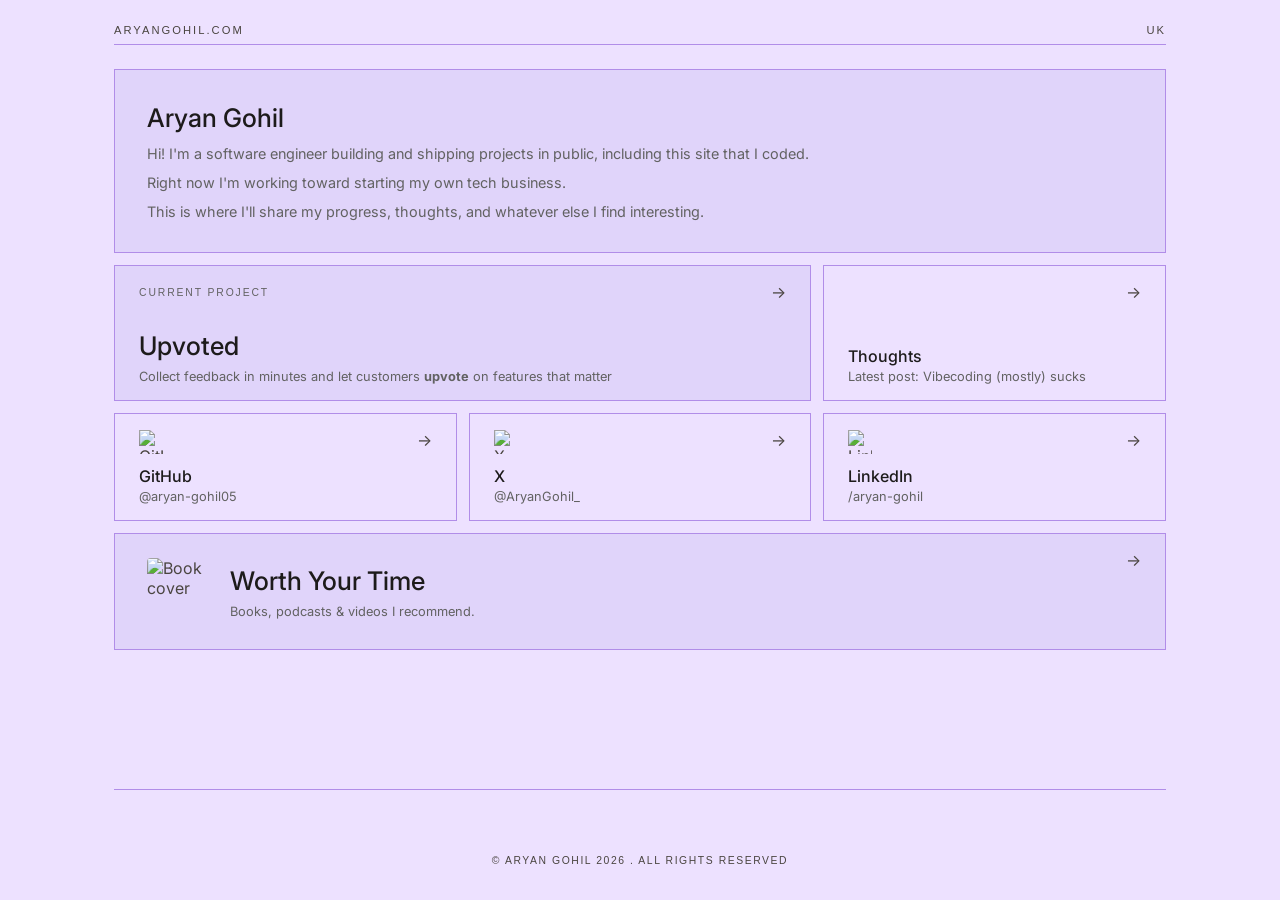
==== index.html @ cce108c5 "Added current project I am working on" ====
<!doctype html>
<html lang="en">
  <head>
    <meta charset="UTF-8" />
    <meta name="viewport" content="width=device-width, initial-scale=1.0" />
    <title>Aryan Gohil</title>
    <link rel="stylesheet" href="styles.css" />
    <script src="typewriter.js" defer></script>

    <!-- Favicon -->
    <link rel="shortcut icon" href="/favicon/favicon.ico" />
    <link
      rel="apple-touch-icon"
      sizes="180x180"
      href="/favicon/apple-touch-icon.png"
    />
    <meta name="apple-mobile-web-app-title" content="Aryan Gohil" />
    <link
      rel="icon"
      type="image/png"
      sizes="32x32"
      href="/favicon/favicon-32x32.png"
    />
    <link
      rel="icon"
      type="image/png"
      sizes="16x16"
      href="/favicon/favicon-16x16.png"
    />
    <link rel="manifest" href="/favicon/site.webmanifest" />

    <script src="https://unpkg.com/lucide@latest"></script>

    <!--Cloudflare Analytics-->
    <script
      defer
      src="https://static.cloudflareinsights.com/beacon.min.js"
      data-cf-beacon='{"token": "febf392956454689b9e67f3caac8111e"}'
    ></script>
  </head>
  <body>
    <header>
      <div class="header-main">
        <span class="header-name">aryangohil.com</span>
        <span class="header-location">UK</span>
      </div>
    </header>

    <main>
      <section class="card card-filled">
        <h1 class="about-name">Aryan Gohil</h1>
        <p class="about-desc">
          Hi! I'm a software engineer building and shipping projects in public,
          including this site that I coded.
        </p>
        <p class="about-desc">
          Right now I'm working toward starting my own tech business.
        </p>
        <p class="about-desc">
          This is where I'll share my progress, thoughts, and whatever else I
          find interesting.
        </p>
      </section>

      <!--Thoughts + Socials grid-->
      <div class="link-grid">
        <!--Current project card-->
        <a
          href="https://upvoted.tech/"
          class="card card-filled card-link card-sm gi-project"
        >
          <div class="card-top">
            <span class="card-label">Current Project</span>
            <span class="card-arrow">→</span>
          </div>
          <div class="project-body">
            <!-- If logo put it here below -->
            <img src="" alt="Project logo" class="project-logo" />
            <div>
              <h2 class="project-title">Upvoted</h2>
              <p class="project-desc">
                Collect feedback in minutes and let customers
                <strong>upvote</strong> on features that matter
              </p>
            </div>
          </div>
        </a>

        <!--Thoughts Card-->
        <a href="/thoughts/" class="card card-link card-sm gi-thoughts">
          <div class="social-top">
            <i data-lucide="pencil-line" class="thoughts-card-img"></i>
            <span class="card-arrow">→</span>
          </div>
          <div>
            <p class="social-name">Thoughts</p>
            <p class="social-handle">Latest post: Vibecoding (mostly) sucks</p>
          </div>
        </a>

        <!--Github-->
        <a
          href="https://github.com/aryan-gohil05"
          target="_blank"
          rel="noopener noreferrer"
          class="card card-link card-sm gi-github"
        >
          <div class="social-top">
            <img
              src="images/socials_logo/github.png"
              alt="GitHub"
              class="social-icon"
            />
            <span class="card-arrow">→</span>
          </div>
          <div>
            <p class="social-name">GitHub</p>
            <p class="social-handle">@aryan-gohil05</p>
          </div>
        </a>

        <!--X-->
        <a
          href="https://x.com/AryanGohil_"
          target="_blank"
          rel="noopener noreferrer"
          class="card card-link card-sm gi-x"
        >
          <div class="social-top">
            <img src="images/socials_logo/X.png" alt="X" class="social-icon" />
            <span class="card-arrow">→</span>
          </div>
          <div>
            <p class="social-name">X</p>
            <p class="social-handle">@AryanGohil_</p>
          </div>
        </a>

        <!--Linkedin-->
        <a
          href="https://www.linkedin.com/in/aryan-gohil"
          target="_blank"
          rel="noopener noreferrer"
          class="card card-link card-sm gi-linkedin"
        >
          <div class="social-top">
            <img
              src="images/socials_logo/linkedin.png"
              alt="LinkedIn"
              class="social-icon"
            />
            <span class="card-arrow">→</span>
          </div>
          <div>
            <p class="social-name">LinkedIn</p>
            <p class="social-handle">/aryan-gohil</p>
          </div>
        </a>
      </div>

      <!--Worth Your Time card-->
      <a
        href="/worth-your-time/"
        class="card card-filled card-link card-md"
        style="justify-content: center"
      >
        <span class="card-arrow arrow-right">→</span>
        <div class="project-body">
          <!-- Replace src with your top book cover -->
          <img
            src="/images/books/fastlane_cover.jpg"
            alt="Book cover"
            class="project-logo"
          />
          <div>
            <h2 class="project-title">Worth Your Time</h2>
            <p class="project-desc">Books, podcasts & videos I recommend.</p>
          </div>
        </div>
      </a>
    </main>

    <footer>
      <span id="footer-tagline"></span><br />
      &copy; Aryan Gohil
      <span id="year"></span>
      <script>
        document.getElementById("year").textContent = new Date().getFullYear();
      </script>
      . All rights reserved
    </footer>

    <script>
      lucide.createIcons();
    </script>
  </body>
</html>
---- styles.css ----
@import url("https://fonts.googleapis.com/css2?family=Inter:wght@400;500;700&display=swap");

:root {
  --bg-colour: #ede1ff;
  --primary-text-colour: #4a4540;
  --border-colour: #b18de8;
  --card-fill-colour: #e0d4fa;
  --title-colour: rgb(29, 27, 27);
  --handle-colour: #626262;
  --max-width: 1100px;
  --accent-colour: #4a1fa8;
  --accent-colour-dark: #3b1790;
  --accent-border-colour: #7c3aed;
  --accent-gradient: linear-gradient(160deg, #5b21b6, #a855f7);
  --title_font_size: 1.6rem;
}

*,
*::before,
*::after {
  box-sizing: border-box;
  margin: 0;
  padding: 0;
}

body {
  background-color: var(--bg-colour);
  color: var(--primary-text-colour);
  font-family: "Inter", sans-serif;
  min-height: 100vh;
  display: flex;
  flex-direction: column;
}

/* Typewriter cursor */
@keyframes blink {
  50% {
    opacity: 0;
  }
}

.typing::after {
  content: "|";
  margin-left: 1px;
  animation: blink 0.6s step-end infinite;
}

/* Header CSS code */

header {
  padding: 1.5rem 1.5rem;
  max-width: var(--max-width);
  margin-left: auto;
  margin-right: auto;
  width: 100%;
}

.header-main {
  display: flex;
  justify-content: space-between;
  align-items: baseline;
  padding-bottom: 0.5rem;
  border-bottom: 1px solid var(--border-colour);
}

.header-name,
.header-location {
  font-size: 0.7rem;
  letter-spacing: 0.18em;
  text-transform: uppercase;
  font-family: "Helvetica Neue", Arial, sans-serif;
  color: var(--primary-text-colour);
}

/* Main content */
main {
  padding: 0rem 1.5rem 1.5rem;
  display: flex;
  flex-direction: column;
  gap: 0.75rem;
  max-width: var(--max-width);
  margin-left: auto;
  margin-right: auto;
  width: 100%;
}

.card {
  border: 1px solid var(--border-colour);
  padding: 2rem;
  display: flex;
  flex-direction: column;
  gap: 0.75rem;
}

.card-filled {
  background-color: var(--card-fill-colour);
}

.about-name {
  font-size: var(--title_font_size);
  font-weight: 500;
  font-family: "Inter", sans-serif;
  color: var(--title-colour);
}

.about-desc {
  font-size: 0.9rem;
  font-family: "Inter", sans-serif;
  color: var(--handle-colour);
}

/* Card link */
.card-link {
  text-decoration: none;
  color: inherit;
  transition:
    transform 0.15s,
    border-color 0.15s;
  position: relative;
}

.card-link:hover {
  border-color: #1a1a1a;
  transform: translateY(-3px);
}

.card-link .card-arrow {
  display: inline-block;
  transition: transform 0.15s;
}

.card-link:hover .card-arrow {
  transform: translateX(4px) scale(1.2);
}

.card-top {
  display: flex;
  justify-content: space-between;
  align-items: center;
  padding-bottom: 1rem;
}

.card-label {
  font-size: 0.65rem;
  letter-spacing: 0.18em;
  text-transform: uppercase;
  font-family: "Helvetica Neue", Arial, sans-serif;
  color: var(--handle-colour);
}

.card-arrow {
  font-size: 1rem;
  color: var(--primary-text-colour);
}

.arrow-right {
  position: absolute;
  top: 1rem;
  right: 1.5rem;
}

/* Project card */
.project-body {
  display: flex;
  align-items: center;
  gap: 1rem;
}

.project-logo {
  width: 4.2rem;
  height: 4.2rem;
  object-fit: contain;
  border-radius: 0.25rem;
  flex-shrink: 0;
}

.project-logo[src=""] {
  display: none;
}

.project-title {
  font-size: var(--title_font_size);
  font-weight: 500;
  font-family: "Inter", sans-serif;
  color: var(--title-colour);
  margin-bottom: 0.5rem;
}

.project-desc {
  font-size: 0.8rem;
  font-family: "Inter", sans-serif;
  color: var(--handle-colour);
  margin-top: 0.2rem;
}

/* Current project + thoughts + socials grid */
.link-grid {
  display: grid;
  grid-template-columns: repeat(2, 1fr);
  grid-template-areas:
    "project project"
    "thoughts github"
    "x linkedin";
  gap: 0.75rem;
}

.gi-project {
  grid-area: project;
}
.gi-thoughts {
  grid-area: thoughts;
}
.gi-github {
  grid-area: github;
}
.gi-x {
  grid-area: x;
}
.gi-linkedin {
  grid-area: linkedin;
}

@media (min-width: 601px) {
  .link-grid {
    grid-template-columns: repeat(6, 1fr);
    grid-template-areas:
      "project project project project thoughts thoughts"
      "github github x x linkedin linkedin";
  }

  .gi-thoughts {
    justify-content: space-between;
  }
}

.thoughts-card-img {
  width: 1.3rem;
  height: 1.3rem;
  flex-shrink: 0;
  color: var(--title-colour);
}

.thoughts-card-img svg {
  width: 100%;
  height: 100%;
}

.social-top {
  display: flex;
  justify-content: space-between;
  align-items: flex-start;
}

.social-icon {
  width: 1.5rem;
  height: 1.5rem;
  object-fit: contain;
}

.social-name {
  font-size: 1rem;
  font-weight: 500;
  font-family: "Inter", sans-serif;
  color: var(--title-colour);
}

.social-handle {
  font-size: 0.8rem;
  font-family: "Inter", sans-serif;
  color: var(--handle-colour);
  margin-top: 0.2rem;
}

/* Card size modifiers */
.card-sm {
  padding: 1rem 1.5rem;
}
.card-md {
  padding: 1.5rem 2rem;
}

/* Footer code */
footer {
  margin-top: auto;
  padding: 0 1.5rem 1.5rem;
  max-width: var(--max-width);
  margin-left: auto;
  margin-right: auto;
  width: 100%;
  font-size: 0.65rem;
  letter-spacing: 0.15em;
  text-transform: uppercase;
  font-family: "Helvetica Neue", Arial, sans-serif;
  color: var(--primary-text-colour);
  text-align: center;
  line-height: 3;
}

footer::before {
  content: "";
  display: block;
  border-top: 1px solid var(--border-colour);
  margin-bottom: 1.5rem;
}

@media (max-width: 600px) {
  header {
    padding: 1rem 1.25rem;
  }

  main {
    padding: 0 1.25rem 1rem;
    gap: 0.5rem;
  }

  .card {
    padding: 1.25rem 1.5rem;
  }
  .card-sm {
    padding: 0.75rem 1.25rem;
  }
  .card-md {
    padding: 1rem 1.5rem;
  }

  footer {
    padding: 0 1.25rem 1rem;
    line-height: 1.8;
  }

  footer::before {
    margin-bottom: 0.75rem;
  }
}

/* ── Worth Your Time page ── */

.wyt-nav {
  position: fixed;
  top: 0;
  left: 0;
  right: 0;
  z-index: 50;
  display: flex;
  gap: 6px;
  padding: 10px 12px;
  background: var(--bg-colour);
  border-bottom: 1px solid var(--border-colour);
}

.wyt-nav-btn {
  display: flex;
  flex-direction: column;
  align-items: center;
  justify-content: center;
  border: 1px solid var(--border-colour);
  background: var(--card-fill-colour);
  color: var(--primary-text-colour);
  border-radius: 4px;
  font-size: 0.55rem;
  letter-spacing: 0.1em;
  text-transform: uppercase;
  font-family: "Helvetica Neue", Arial, sans-serif;
  padding: 5px 4px;
  line-height: 1.2;
  min-height: 40px;
  flex: 1;
  text-decoration: none;
  cursor: pointer;
}

.wyt-nav-icon {
  font-size: 0.85rem;
  margin-bottom: 2px;
  display: block;
}

.wyt-nav-section {
  flex: 1.5;
  font-weight: 700;
  font-size: 0.6rem;
  background: var(--border-colour);
  color: var(--title-colour);
  border: 1px solid var(--accent-border-colour);
  cursor: default;
}

#wyt-main {
  padding-top: 62px;
}

.wyt-section {
  padding: 1rem 1.5rem 1.5rem;
}

.post-list {
  list-style: none;
  padding: 1.5rem;
  display: flex;
  flex-direction: column;
  gap: 0.5rem;
}

.post-list a {
  display: flex;
  gap: 0.75rem;
  align-items: baseline;
  color: inherit;
  text-decoration: none;
}

.post-list time {
  font-size: 0.7rem;
  color: var(--handle-colour);
  font-family: "Helvetica Neue", Arial, sans-serif;
}

.post-list-title {
  font-size: 0.95rem;
  color: var(--title-colour);
}

.post-list a:hover .post-list-title {
  text-decoration: underline;
}

.wyt-section-label {
  font-size: 0.65rem;
  letter-spacing: 0.18em;
  text-transform: uppercase;
  font-family: "Helvetica Neue", Arial, sans-serif;
  color: var(--handle-colour);
  margin-bottom: 0.75rem;
  display: block;
}

.wyt-cover-grid {
  display: grid;
  grid-template-columns: 1fr 1fr;
  gap: 0.75rem;
}

.wyt-cover-item {
  aspect-ratio: 2 / 3;
  border: 1px solid var(--border-colour);
  border-radius: 3px;
  overflow: hidden;
  cursor: pointer;
  position: relative;
  box-shadow: 2px 3px 8px rgba(0, 0, 0, 0.12);
  transition:
    transform 0.15s,
    box-shadow 0.15s;
}

.wyt-cover-item:hover {
  transform: translateY(-3px);
  box-shadow: 2px 6px 16px rgba(0, 0, 0, 0.2);
}

.wyt-cover-img {
  width: 100%;
  height: 100%;
  object-fit: cover;
  display: block;
}

.wyt-cover-fallback {
  position: absolute;
  inset: 0;
  background: var(--accent-gradient);
  display: none;
  align-items: center;
  justify-content: center;
  padding: 0.5rem;
  font-size: 0.55rem;
  font-weight: 700;
  color: white;
  text-transform: uppercase;
  letter-spacing: 0.04em;
  text-align: center;
  line-height: 1.3;
}

.wyt-detail {
  position: fixed;
  inset: 0;
  z-index: 100;
  background: var(--bg-colour);
  display: flex;
  flex-direction: column;
  transform: translateY(100%);
  transition: transform 0.25s ease;
}

.wyt-detail:target {
  transform: translateY(0);
}

.wyt-detail-bar {
  display: flex;
  align-items: center;
  padding: 10px 12px;
  flex-shrink: 0;
}

.wyt-detail-close {
  width: 36px;
  height: 36px;
  border: 1px solid var(--border-colour);
  background: var(--card-fill-colour);
  border-radius: 4px;
  font-size: 1rem;
  color: var(--primary-text-colour);
  cursor: pointer;
  display: flex;
  align-items: center;
  justify-content: center;
  flex-shrink: 0;
}

.wyt-detail-body {
  flex: 1;
  overflow-y: auto;
  padding: 1.5rem 1.25rem;
  display: flex;
  flex-direction: column;
  gap: 1rem;
}

.wyt-detail-cover {
  width: clamp(140px, 45%, 200px);
  aspect-ratio: 2 / 3;
  object-fit: cover;
  border-radius: 4px;
  box-shadow: 3px 4px 14px rgba(0, 0, 0, 0.2);
  align-self: center;
  flex-shrink: 0;
}

.wyt-detail-title {
  font-size: 1.2rem;
  font-weight: 600;
  color: var(--title-colour);
  text-align: center;
  line-height: 1.25;
}

.wyt-detail-author {
  font-size: 0.65rem;
  text-transform: uppercase;
  letter-spacing: 0.12em;
  color: var(--handle-colour);
  font-family: "Helvetica Neue", Arial, sans-serif;
  text-align: center;
  margin-top: -0.4rem;
}

.wyt-detail-divider {
  border: none;
  border-top: 1px solid var(--border-colour);
}

.wyt-detail-review {
  font-size: 0.95rem;
  color: var(--primary-text-colour);
  line-height: 1.8;
  margin: 0;
}

.wyt-detail-review + .wyt-detail-review {
  margin-top: 0.85rem;
}

.wyt-detail-review q {
  font-style: italic;
}

.wyt-detail-quote {
  border-left: 3px solid var(--accent-border-colour);
  padding-left: 0.9rem;
}

.wyt-detail-review ul,
.wyt-detail-review ol {
  font-size: 0.95rem;
  color: var(--primary-text-colour);
  line-height: 1.8;
  list-style: none;
  padding-left: 1.1rem;
}

.wyt-detail-review ol {
  counter-reset: wyt-ol;
}

.wyt-detail-review li {
  position: relative;
  margin-top: 0.5rem;
  padding-left: 1.1rem;
}

.wyt-detail-review ul > li::before {
  content: "•";
  position: absolute;
  left: 0;
  color: var(--accent-colour);
}

.wyt-detail-review ol > li {
  counter-increment: wyt-ol;
}

.wyt-detail-review ol > li::before {
  content: counter(wyt-ol) ".";
  position: absolute;
  left: 0;
  color: var(--primary-text-colour);
}

.wyt-detail-review li ul,
.wyt-detail-review li ol {
  margin-top: 0.5rem;
}

.wyt-detail-review-heading {
  font-size: 1.1rem;
  font-weight: 700;
  color: var(--accent-colour-dark);
  line-height: 1.4;
  margin-top: 0.5rem;
}

.wyt-detail-buy {
  display: flex;
  align-items: center;
  justify-content: space-between;
  background: var(--accent-colour);
  color: white;
  padding: 0.85rem 1rem;
  text-decoration: none;
  font-size: 0.65rem;
  letter-spacing: 0.12em;
  text-transform: uppercase;
  font-family: "Helvetica Neue", Arial, sans-serif;
  margin-top: auto;
  transition: background 0.12s;
}

.wyt-detail-buy:hover {
  background: var(--accent-colour-dark);
}

@media (min-width: 768px) {
  .wyt-cover-grid {
    grid-template-columns: repeat(auto-fill, minmax(200px, 1fr));
  }

  .wyt-detail-body {
    max-width: 1000px;
    margin-left: auto;
    margin-right: auto;
    width: 100%;
  }
}
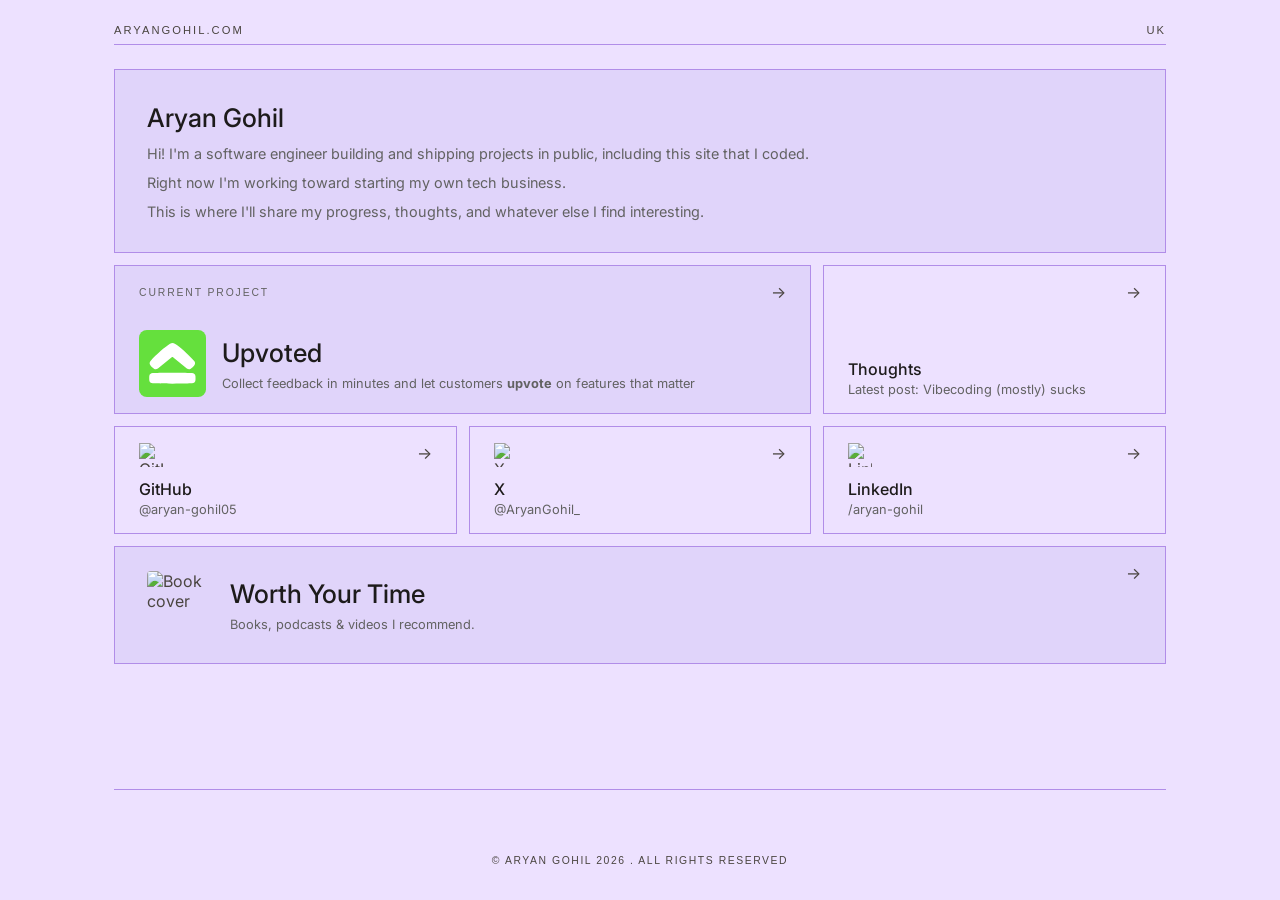
==== commit 0b6ca16b: "Added current project logo" ====
--- a/index.html
+++ b/index.html
@@ -67,6 +67,7 @@
         <!--Current project card-->
         <a
           href="https://upvoted.tech/"
+          target="_blank"
           class="card card-filled card-link card-sm gi-project"
         >
           <div class="card-top">
@@ -75,7 +76,11 @@
           </div>
           <div class="project-body">
             <!-- If logo put it here below -->
-            <img src="" alt="Project logo" class="project-logo" />
+            <img
+              src="/images/socials_logo/upvoted_logo.svg"
+              alt="Current Project logo"
+              class="project-logo"
+            />
             <div>
               <h2 class="project-title">Upvoted</h2>
               <p class="project-desc">
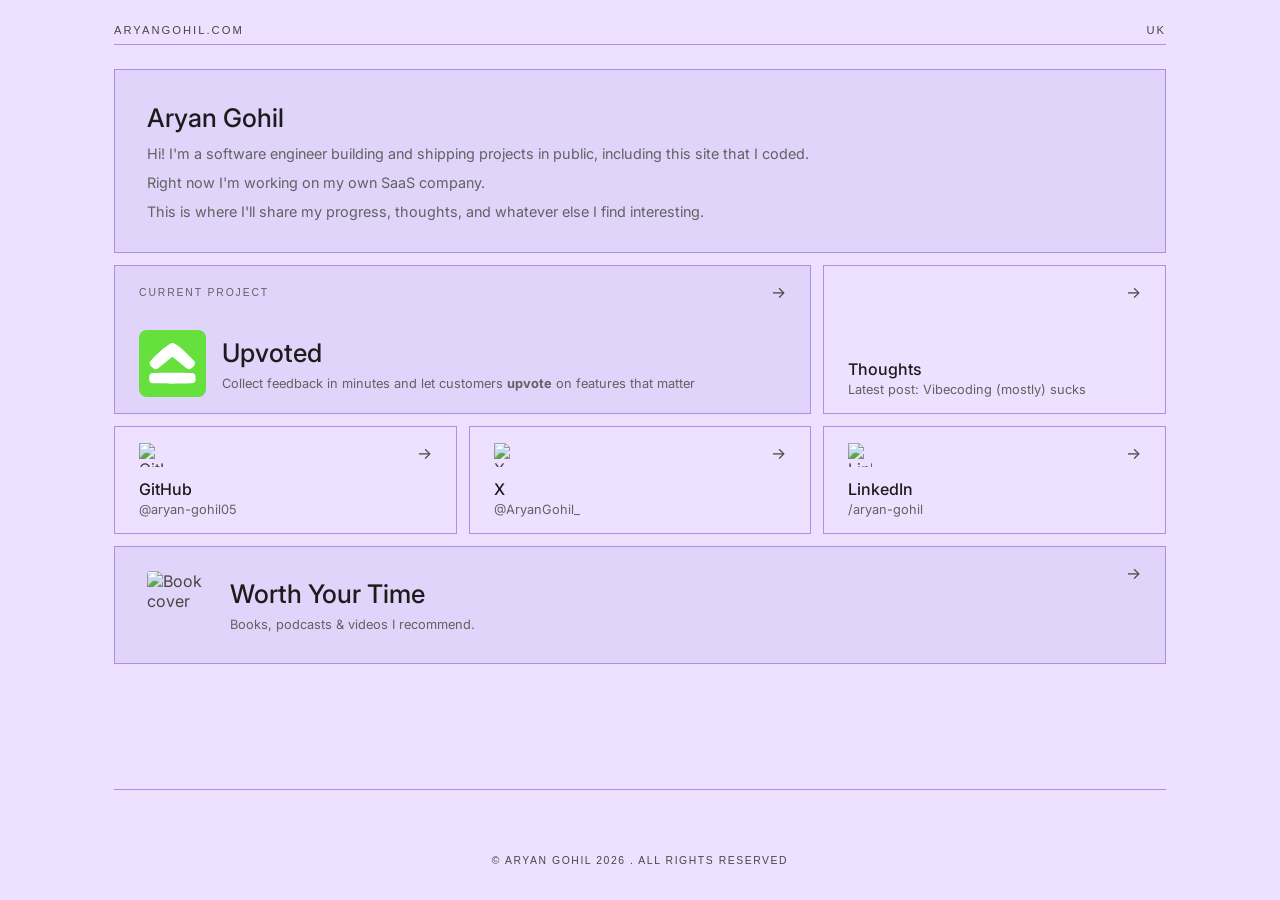
==== commit 5b238ed6: "This deployment better work" ====
--- a/index.html
+++ b/index.html
@@ -53,9 +53,7 @@
           Hi! I'm a software engineer building and shipping projects in public,
           including this site that I coded.
         </p>
-        <p class="about-desc">
-          Right now I'm working toward starting my own tech business.
-        </p>
+        <p class="about-desc">Right now I'm working on my own SaaS company.</p>
         <p class="about-desc">
           This is where I'll share my progress, thoughts, and whatever else I
           find interesting.
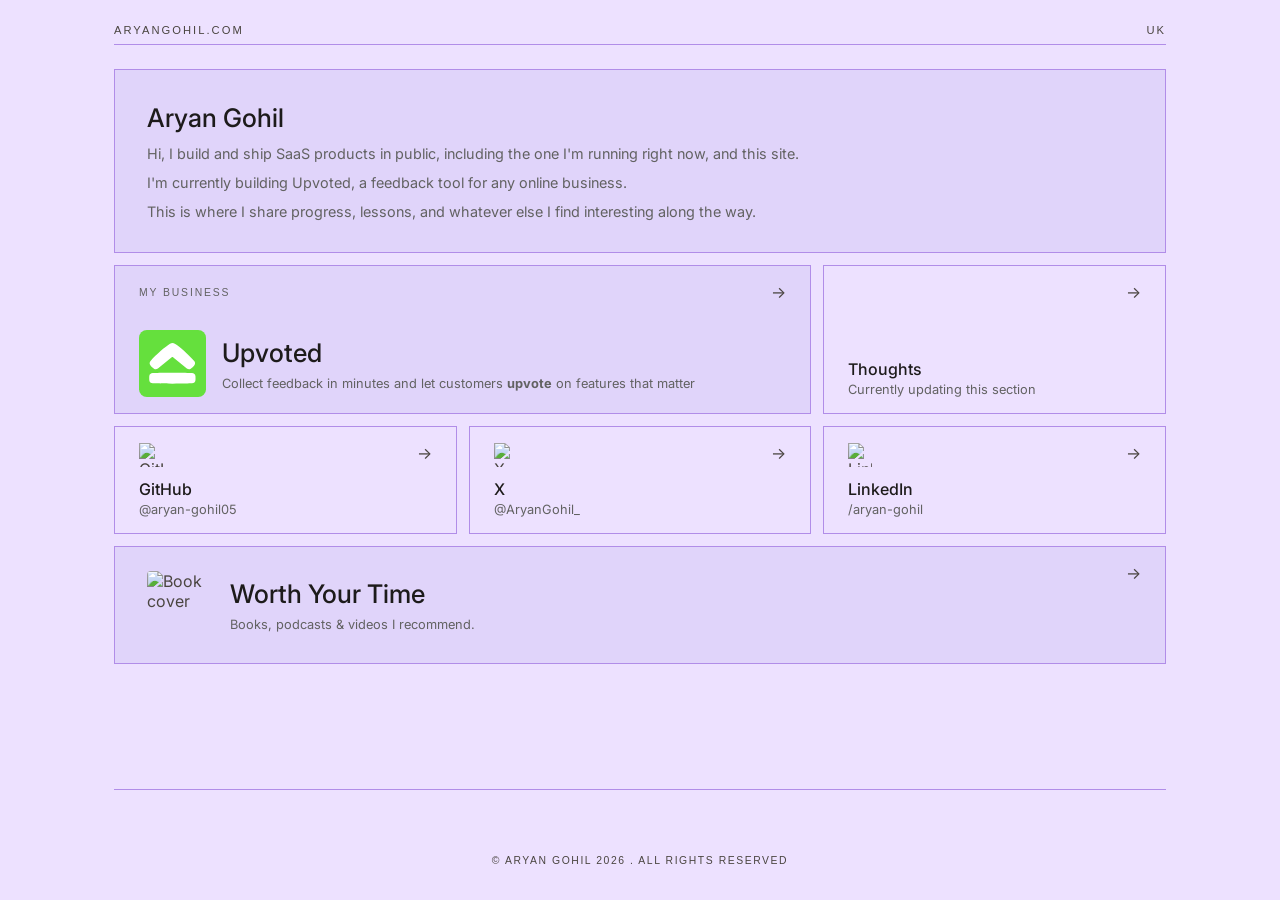
==== commit 42612c7d: "Updating the about me" ====
--- a/index.html
+++ b/index.html
@@ -50,13 +50,16 @@
       <section class="card card-filled">
         <h1 class="about-name">Aryan Gohil</h1>
         <p class="about-desc">
-          Hi! I'm a software engineer building and shipping projects in public,
-          including this site that I coded.
+          Hi, I build and ship SaaS products in public, including the one I'm
+          running right now, and this site.
         </p>
-        <p class="about-desc">Right now I'm working on my own SaaS company.</p>
         <p class="about-desc">
-          This is where I'll share my progress, thoughts, and whatever else I
-          find interesting.
+          I'm currently building Upvoted, a feedback tool for any online
+          business.
+        </p>
+        <p class="about-desc">
+          This is where I share progress, lessons, and whatever else I find
+          interesting along the way.
         </p>
       </section>
 
@@ -69,7 +72,7 @@
           class="card card-filled card-link card-sm gi-project"
         >
           <div class="card-top">
-            <span class="card-label">Current Project</span>
+            <span class="card-label">My Business</span>
             <span class="card-arrow">→</span>
           </div>
           <div class="project-body">
@@ -97,7 +100,7 @@
           </div>
           <div>
             <p class="social-name">Thoughts</p>
-            <p class="social-handle">Latest post: Vibecoding (mostly) sucks</p>
+            <p class="social-handle">Currently updating this section</p>
           </div>
         </a>
 
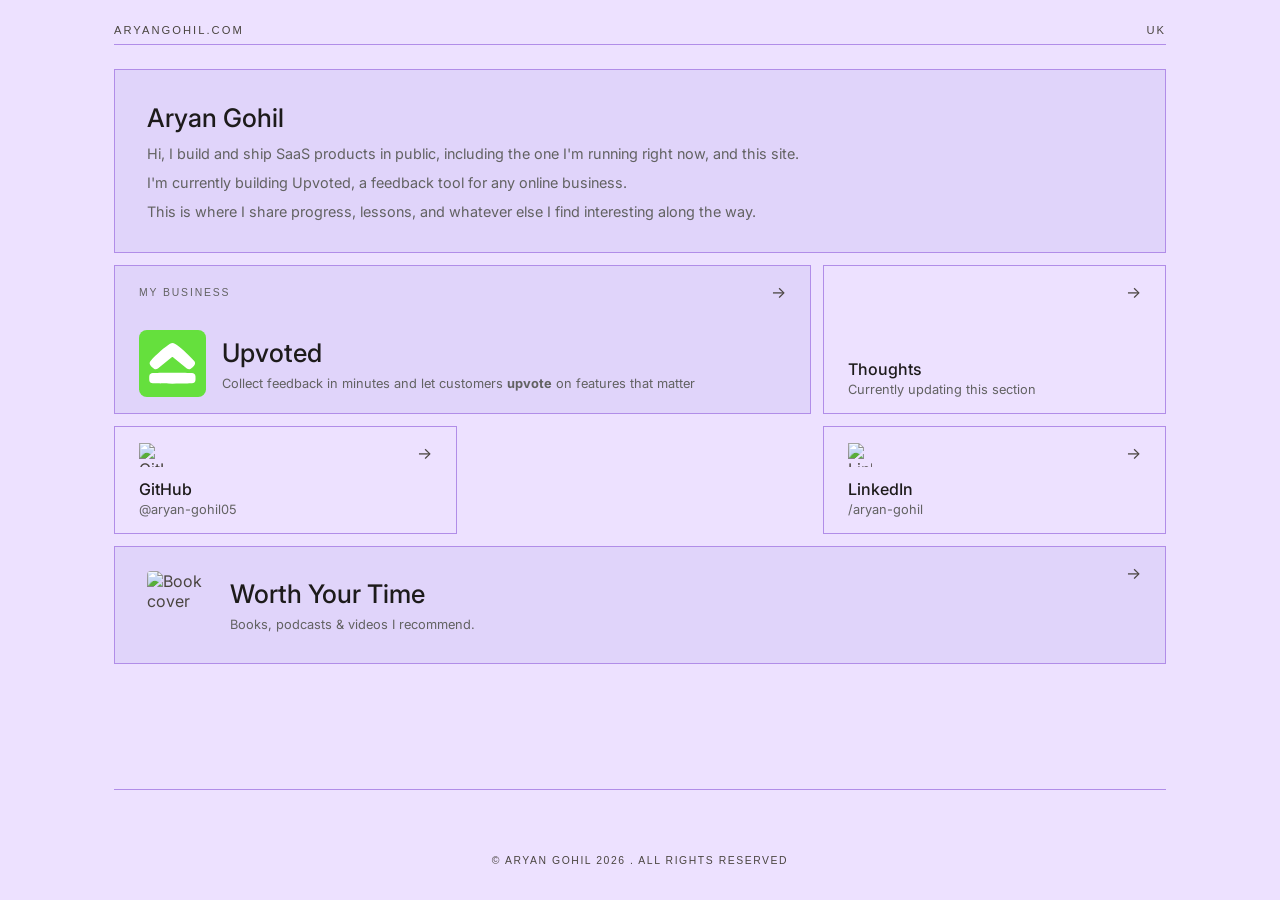
==== commit f7713441: "Removed card" ====
--- a/index.html
+++ b/index.html
@@ -126,21 +126,6 @@
         </a>
 
         <!--X-->
-        <a
-          href="https://x.com/AryanGohil_"
-          target="_blank"
-          rel="noopener noreferrer"
-          class="card card-link card-sm gi-x"
-        >
-          <div class="social-top">
-            <img src="images/socials_logo/X.png" alt="X" class="social-icon" />
-            <span class="card-arrow">→</span>
-          </div>
-          <div>
-            <p class="social-name">X</p>
-            <p class="social-handle">@AryanGohil_</p>
-          </div>
-        </a>
 
         <!--Linkedin-->
         <a
